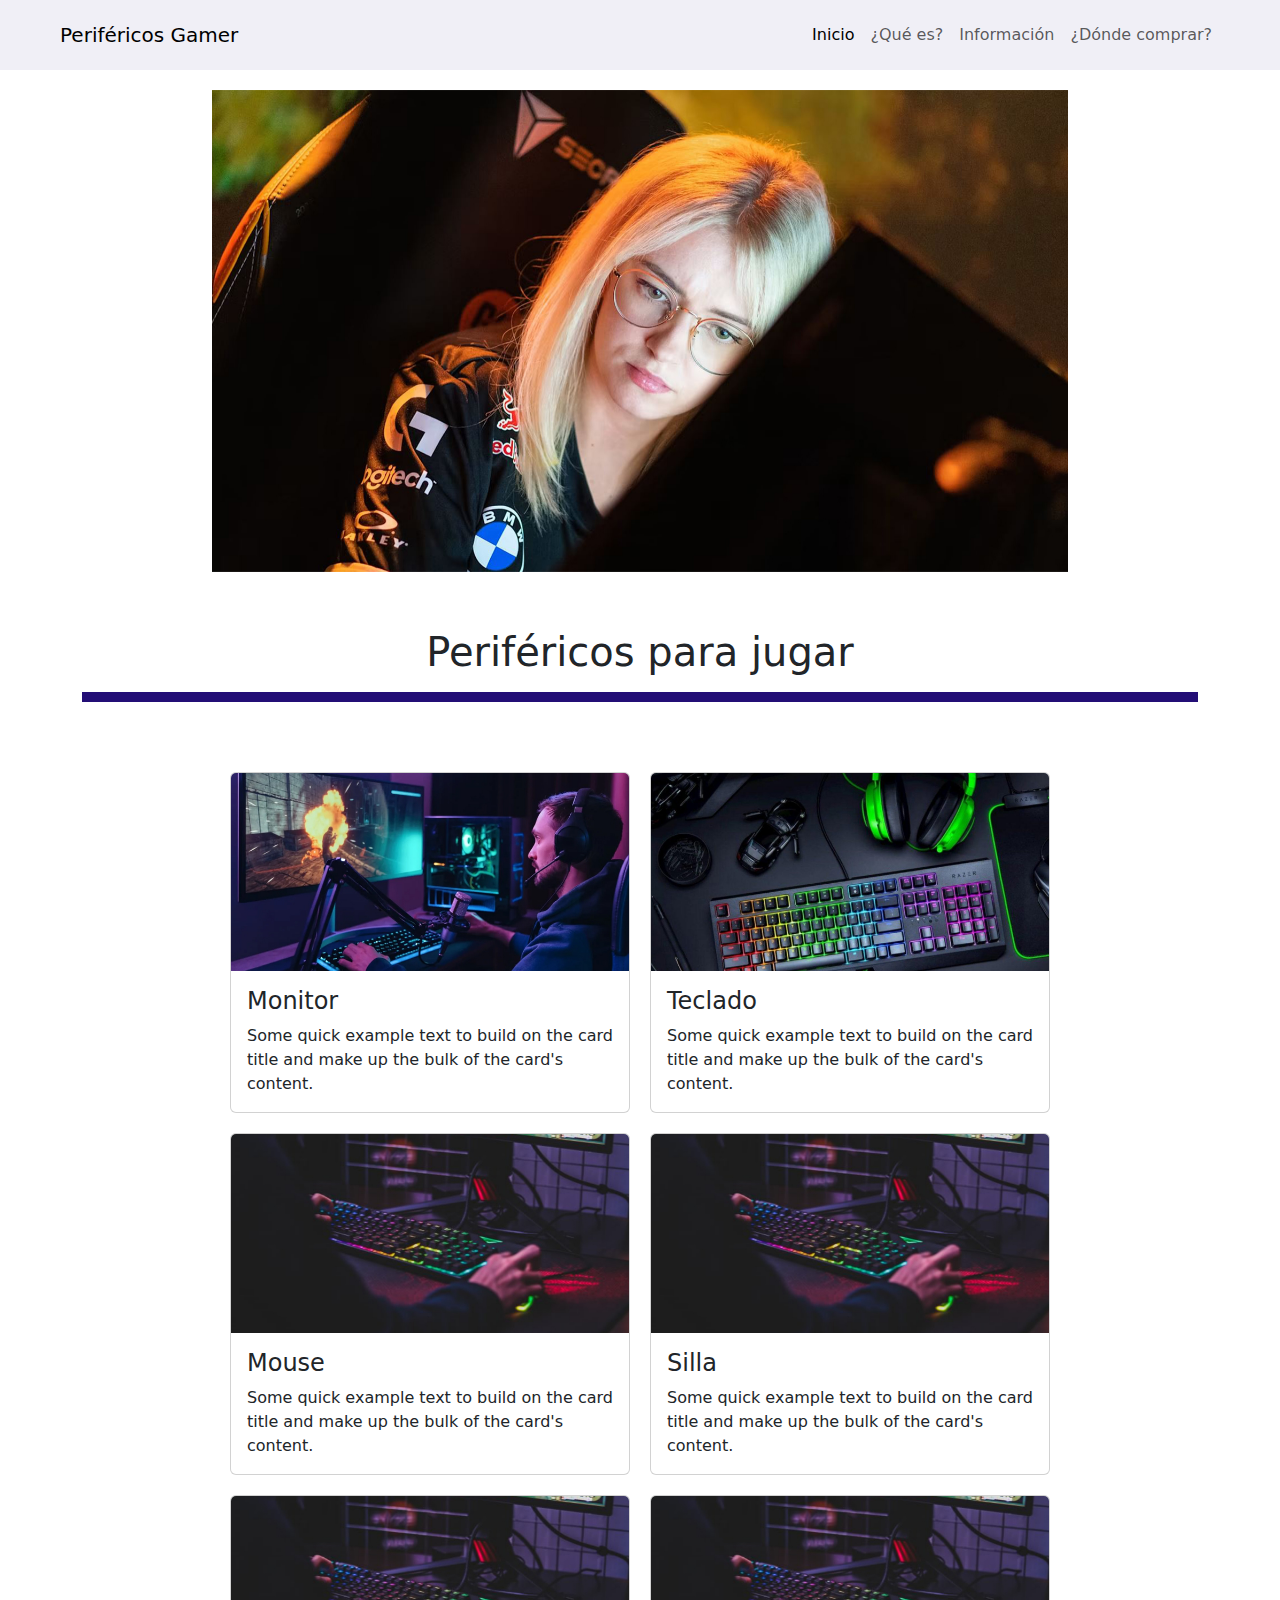
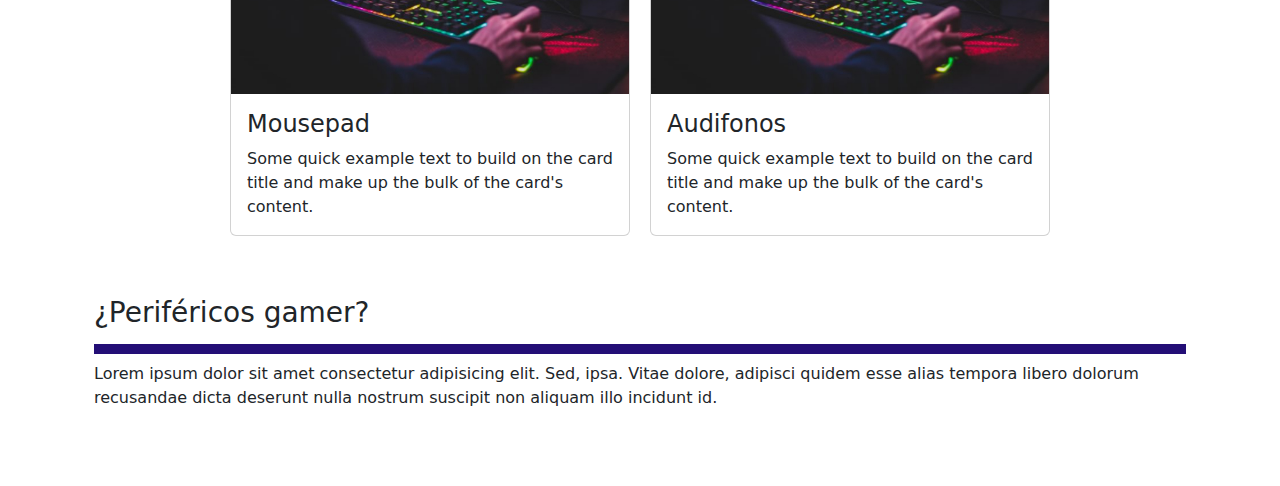
==== index.html @ bc1b9f9c "Blog" ====
<!DOCTYPE html>
<html lang="es">

<head>
  <meta charset="UTF-8">
  <link rel="stylesheet" href="css/style.css">
  <link rel="stylesheet" href="css/bootstrap.min.css">
  <meta name="viewport" content="width=device-width, initial-scale=1.0">
  <link rel="preconnect" href="https://fonts.googleapis.com">
  <link rel="preconnect" href="https://fonts.gstatic.com" crossorigin>
  <link href="https://fonts.googleapis.com/css2?family=Roboto:wght@100;300;400;500;700&display=swap" rel="stylesheet">
  <link rel="preconnect" href="https://fonts.googleapis.com">
  <link rel="preconnect" href="https://fonts.gstatic.com" crossorigin>
  <link href="https://fonts.googleapis.com/css2?family=Oswald:wght@200;300;400;700&display=swap" rel="stylesheet">
  <title>Periféricos Gamer</title>
</head>

<body>
  <!-------------------------------- Navbar ------------------------------------------>
  <header class="menu">
    <nav class="navbar navbar-expand-lg h-100">
      <div class="container-fluid">
        <a class="navbar-brand me-0 ms-5" href="#">Periféricos Gamer</a>
        <button class="navbar-toggler" type="button" data-bs-toggle="collapse" data-bs-target="#navbarSupportedContent"
          aria-controls="navbarSupportedContent" aria-expanded="false" aria-label="Toggle navigation">
          <span class="navbar-toggler-icon"></span>
        </button>
        <div class="collapse navbar-collapse" id="navbarSupportedContent">
          <ul class="navbar-nav mb-2 mb-lg-0 ms-auto me-5">
            <li class="nav-item">
              <a class="nav-link active" aria-current="page" href="#">Inicio</a>
            </li>
            <li class="nav-item">
              <a class="nav-link" href="#">¿Qué es?</a>
            </li>
            <li class="nav-item">
              <a class="nav-link" href="#">Información</a>
            </li>
            <li class="nav-item">
              <a class="nav-link" href="#">¿Dónde comprar?</a>
            </li>
          </ul>
        </div>
      </div>
    </nav>
  </header>

  <!----------------------------------- Slider --------------------------------------->

  <div class="slider">
    <div id="carouselExampleSlidesOnly" class="carousel slide" data-bs-ride="carousel">
      <div class="carousel-inner">
        <div class="carousel-item active">
          <img src="IMG/pro1.jpg" class="d-block w-100" alt="...">
        </div>
        <div class="carousel-item">
          <img src="IMG/pro2.jpg" class="d-block w-100" alt="...">
        </div>
        <div class="carousel-item">
          <img src="IMG/pro3.jpg" class="d-block w-100" alt="...">
        </div>
        <div class="carousel-item">
          <img src="IMG/4.jpg" class="d-block w-100" alt="...">
        </div>
      </div>
    </div>
  </div>
<!----------------------------------- main --------------------------------------->
<section class="container justify-content-center">
  <h1 class="titulo">Periféricos para jugar</h1>
  <div class="container tarjetas">
    <div class="card" style="width: 25rem;">
      <img src="IMG/1.jpg" class="card-img-top" alt="...">
      <div class="card-body">
        <h4>Monitor</h4>
        <p class="card-text">Some quick example text to build on the card title and make up the bulk of the card's content.</p>
      </div>
    </div>
  
    <div class="card" style="width: 25rem;">
      <img src="IMG/2.jpg" class="card-img-top" alt="...">
      <div class="card-body">
        <h4>Teclado</h4>
        <p class="card-text">Some quick example text to build on the card title and make up the bulk of the card's content.</p>
      </div>
    </div>
  
    <div class="card" style="width: 25rem;">
      <img src="IMG/3.jpg" class="card-img-top" alt="...">
      <div class="card-body">
        <h4>Mouse</h4>
        <p class="card-text">Some quick example text to build on the card title and make up the bulk of the card's content.</p>
      </div>
    </div>
  
    <div class="card" style="width: 25rem;">
      <img src="IMG/3.jpg" class="card-img-top" alt="...">
      <div class="card-body">
        <h4>Silla</h4>
        <p class="card-text">Some quick example text to build on the card title and make up the bulk of the card's content.</p>
      </div>
    </div>
  
    <div class="card" style="width: 25rem;">
      <img src="IMG/3.jpg" class="card-img-top" alt="...">
      <div class="card-body">
        <h4>Mousepad</h4>
        <p class="card-text">Some quick example text to build on the card title and make up the bulk of the card's content.</p>
      </div>
    </div>
  
    <div class="card" style="width: 25rem;">
      <img src="IMG/3.jpg" class="card-img-top" alt="...">
      <div class="card-body">
        <h4>Audifonos</h4>
        <p class="card-text">Some quick example text to build on the card title and make up the bulk of the card's content.</p>
      </div>
    </div>
  </div>

  <div class="container resumen">
    <h3 >¿Periféricos gamer?</h3>
    <p>Lorem ipsum dolor sit amet consectetur adipisicing elit. Sed, ipsa. Vitae dolore, adipisci quidem esse alias tempora libero dolorum recusandae dicta deserunt nulla nostrum suscipit non aliquam illo incidunt id.</p>
  </div>
</section>


</body>
<script src="js/bootstrap.bundle.min.js"></script>

</html>
---- css/style.css ----
* {
    padding: 0;
    margin: 0;
    box-sizing: border-box;
}

.navbar {
    background: #f0eff6;
}


.menu {
    height: 70px;
}


.carousel {
    display: flex;
    justify-content: center;
    width: 70%;
    margin: auto;
    padding: 20px;
}

.titulo {
    text-align: center;
    margin: 20px 0 0;
    line-height: 2em;
    border-bottom: 10px solid #230e76;
    margin-bottom: 1.5em;
}

.tarjetas {
    display: flex;
    flex-wrap: wrap;
    justify-content: center;
    align-items: center;
    margin-bottom: 30px;
}

.card {
    margin: 10px;
}

.resumen {
    margin-bottom: 40px;
    padding: 20px;
}

.resumen h3 {
    border-bottom: 10px solid #230e76;
    padding-bottom: .5em;
}
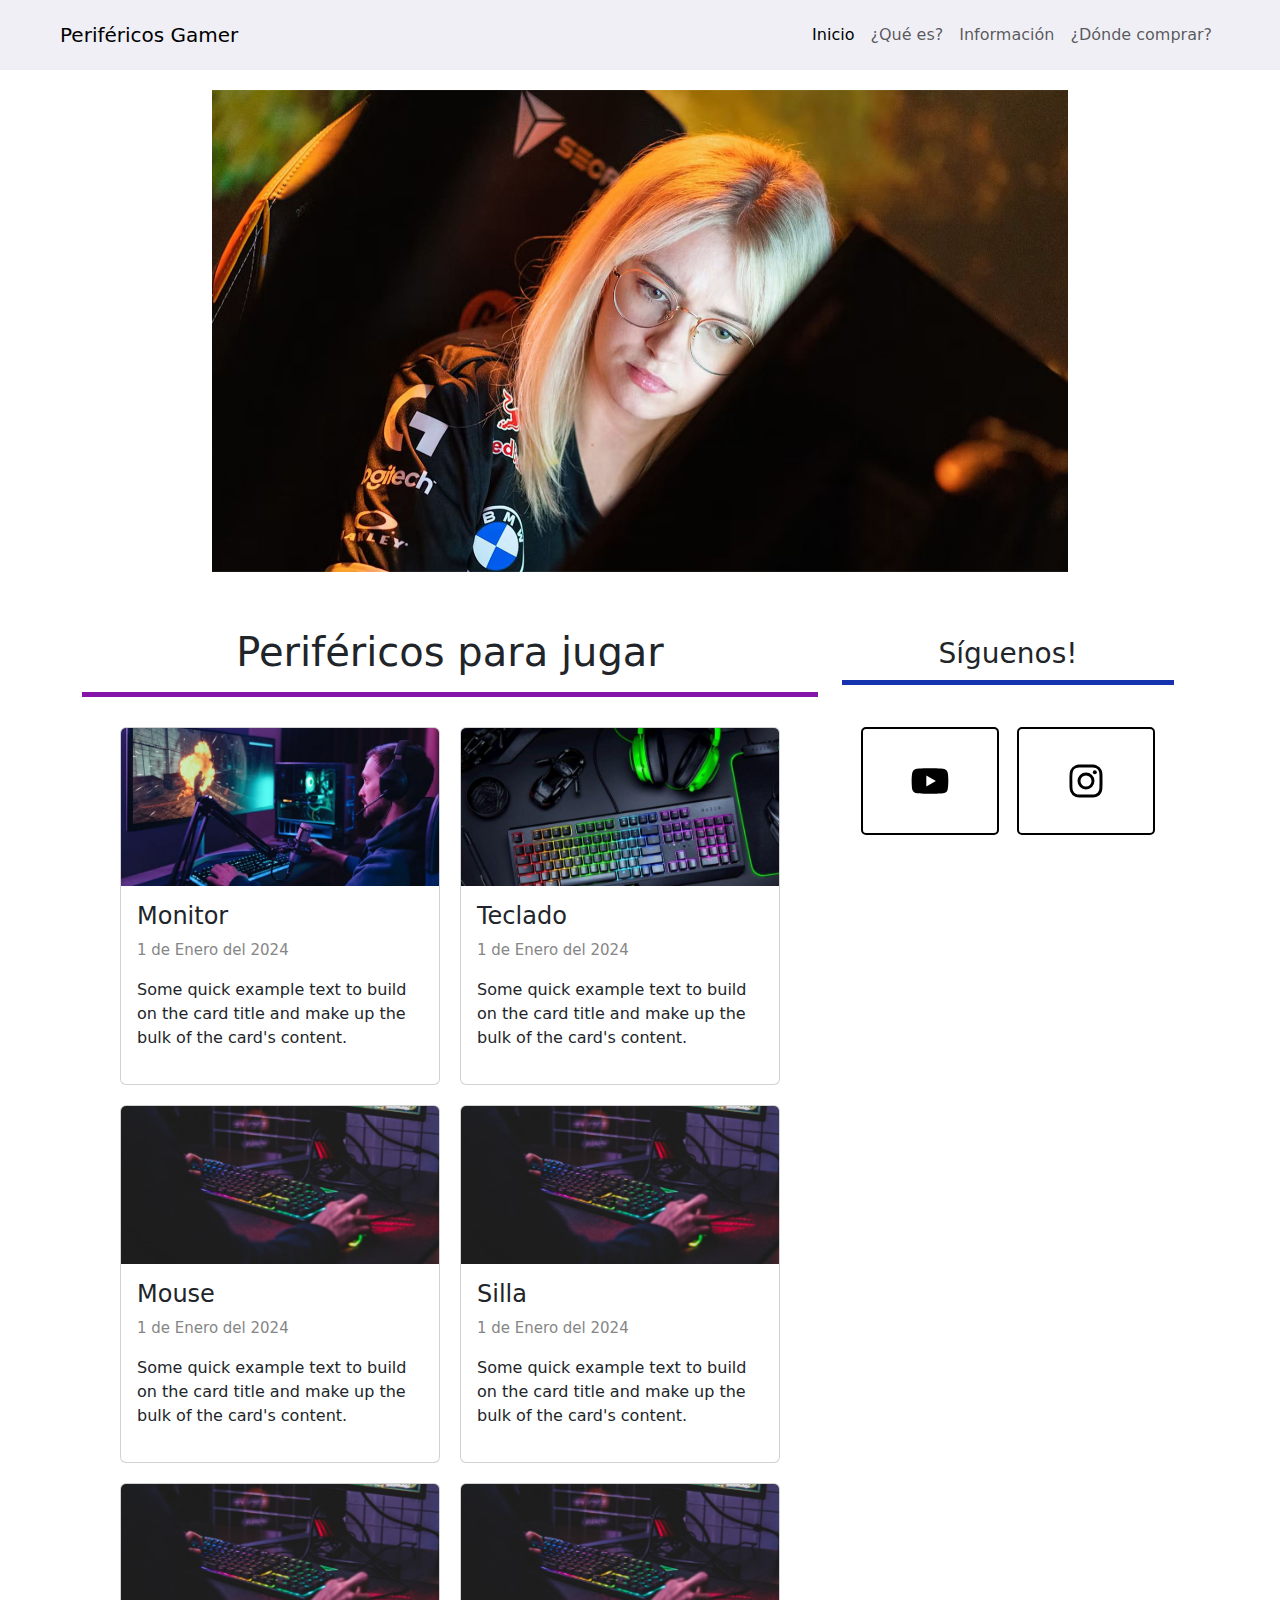
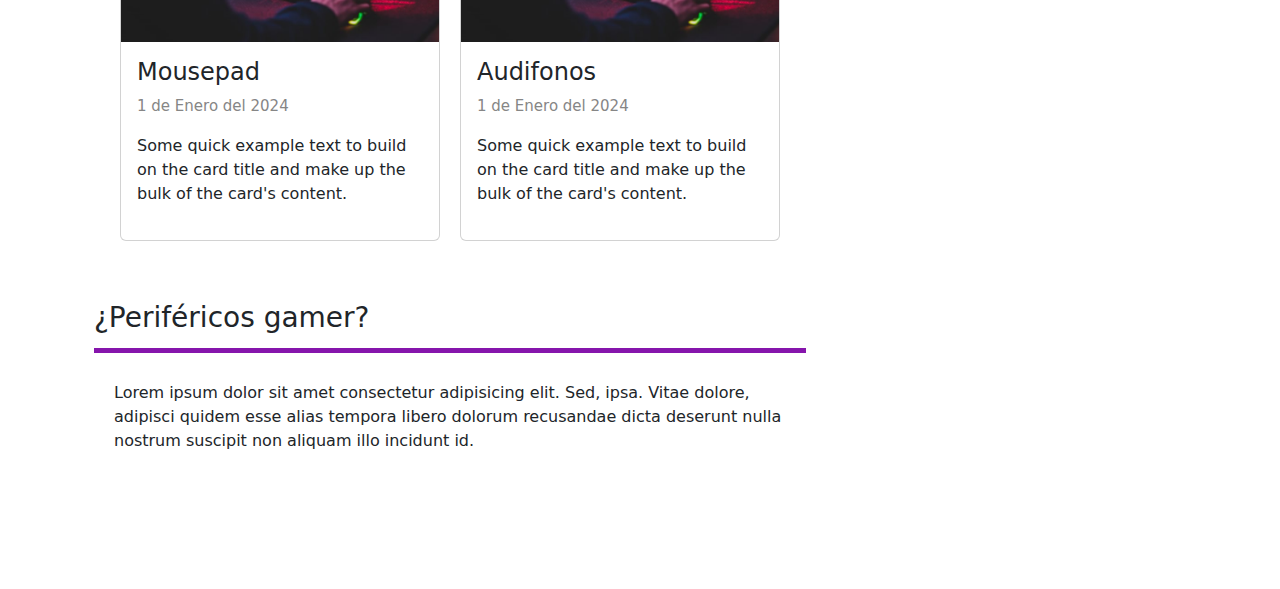
==== commit 130eb328: "aside" ====
--- a/index.html
+++ b/index.html
@@ -17,33 +17,36 @@
 
 <body>
   <!-------------------------------- Navbar ------------------------------------------>
-  <header class="menu">
-    <nav class="navbar navbar-expand-lg h-100">
-      <div class="container-fluid">
-        <a class="navbar-brand me-0 ms-5" href="#">Periféricos Gamer</a>
-        <button class="navbar-toggler" type="button" data-bs-toggle="collapse" data-bs-target="#navbarSupportedContent"
-          aria-controls="navbarSupportedContent" aria-expanded="false" aria-label="Toggle navigation">
-          <span class="navbar-toggler-icon"></span>
-        </button>
-        <div class="collapse navbar-collapse" id="navbarSupportedContent">
-          <ul class="navbar-nav mb-2 mb-lg-0 ms-auto me-5">
-            <li class="nav-item">
-              <a class="nav-link active" aria-current="page" href="#">Inicio</a>
-            </li>
-            <li class="nav-item">
-              <a class="nav-link" href="#">¿Qué es?</a>
-            </li>
-            <li class="nav-item">
-              <a class="nav-link" href="#">Información</a>
-            </li>
-            <li class="nav-item">
-              <a class="nav-link" href="#">¿Dónde comprar?</a>
-            </li>
-          </ul>
+  <div class="row">
+    <header class="menu">
+      <nav class="navbar navbar-expand-lg h-100">
+        <div class="container-fluid">
+          <a class="navbar-brand me-0 ms-5" href="#">Periféricos Gamer</a>
+          <button class="navbar-toggler" type="button" data-bs-toggle="collapse"
+            data-bs-target="#navbarSupportedContent" aria-controls="navbarSupportedContent" aria-expanded="false"
+            aria-label="Toggle navigation">
+            <span class="navbar-toggler-icon"></span>
+          </button>
+          <div class="collapse navbar-collapse" id="navbarSupportedContent">
+            <ul class="navbar-nav mb-2 mb-lg-0 ms-auto me-5">
+              <li class="nav-item">
+                <a class="nav-link active" aria-current="page" href="#">Inicio</a>
+              </li>
+              <li class="nav-item">
+                <a class="nav-link" href="#">¿Qué es?</a>
+              </li>
+              <li class="nav-item">
+                <a class="nav-link" href="#">Información</a>
+              </li>
+              <li class="nav-item">
+                <a class="nav-link" href="#">¿Dónde comprar?</a>
+              </li>
+            </ul>
+          </div>
         </div>
-      </div>
-    </nav>
-  </header>
+      </nav>
+    </header>
+  </div>
 
   <!----------------------------------- Slider --------------------------------------->
 
@@ -65,64 +68,104 @@
       </div>
     </div>
   </div>
-<!----------------------------------- main --------------------------------------->
-<section class="container justify-content-center">
-  <h1 class="titulo">Periféricos para jugar</h1>
-  <div class="container tarjetas">
-    <div class="card" style="width: 25rem;">
-      <img src="IMG/1.jpg" class="card-img-top" alt="...">
-      <div class="card-body">
-        <h4>Monitor</h4>
-        <p class="card-text">Some quick example text to build on the card title and make up the bulk of the card's content.</p>
-      </div>
-    </div>
-  
-    <div class="card" style="width: 25rem;">
-      <img src="IMG/2.jpg" class="card-img-top" alt="...">
-      <div class="card-body">
-        <h4>Teclado</h4>
-        <p class="card-text">Some quick example text to build on the card title and make up the bulk of the card's content.</p>
-      </div>
-    </div>
-  
-    <div class="card" style="width: 25rem;">
-      <img src="IMG/3.jpg" class="card-img-top" alt="...">
-      <div class="card-body">
-        <h4>Mouse</h4>
-        <p class="card-text">Some quick example text to build on the card title and make up the bulk of the card's content.</p>
-      </div>
-    </div>
-  
-    <div class="card" style="width: 25rem;">
-      <img src="IMG/3.jpg" class="card-img-top" alt="...">
-      <div class="card-body">
-        <h4>Silla</h4>
-        <p class="card-text">Some quick example text to build on the card title and make up the bulk of the card's content.</p>
-      </div>
-    </div>
-  
-    <div class="card" style="width: 25rem;">
-      <img src="IMG/3.jpg" class="card-img-top" alt="...">
-      <div class="card-body">
-        <h4>Mousepad</h4>
-        <p class="card-text">Some quick example text to build on the card title and make up the bulk of the card's content.</p>
-      </div>
-    </div>
-  
-    <div class="card" style="width: 25rem;">
-      <img src="IMG/3.jpg" class="card-img-top" alt="...">
-      <div class="card-body">
-        <h4>Audifonos</h4>
-        <p class="card-text">Some quick example text to build on the card title and make up the bulk of the card's content.</p>
-      </div>
+  <!----------------------------------- main --------------------------------------->
+
+  <div class="container">
+    <div class="row">
+      <section class="main justify-content-center col-12 col-lg-8">
+        <h1 class="titulo_main">Periféricos para jugar</h1>
+        <div class="container tarjetas">
+          <div class="card" style="width: 20rem;">
+            <img src="IMG/1.jpg" class="card-img-top" alt="...">
+            <div class="card-body">
+              <h4>Monitor</h4>
+              <p class="fecha">1 de Enero del 2024</p>
+              <p class="card-text">Some quick example text to build on the card title and make up the bulk of the card's
+                content.</p>
+            </div>
+          </div>
+
+          <div class="card" style="width: 20rem;">
+            <img src="IMG/2.jpg" class="card-img-top" alt="...">
+            <div class="card-body">
+              <h4>Teclado</h4>
+              <p class="fecha">1 de Enero del 2024</p>
+              <p class="card-text">Some quick example text to build on the card title and make up the bulk of the card's
+                content.</p>
+            </div>
+          </div>
+
+          <div class="card" style="width: 20rem;">
+            <img src="IMG/3.jpg" class="card-img-top" alt="...">
+            <div class="card-body">
+              <h4>Mouse</h4>
+              <p class="fecha">1 de Enero del 2024</p>
+              <p class="card-text">Some quick example text to build on the card title and make up the bulk of the card's
+                content.</p>
+            </div>
+          </div>
+
+          <div class="card" style="width: 20rem;">
+            <img src="IMG/3.jpg" class="card-img-top" alt="...">
+            <div class="card-body">
+              <h4>Silla</h4>
+              <p class="fecha">1 de Enero del 2024</p>
+              <p class="card-text">Some quick example text to build on the card title and make up the bulk of the card's
+                content.</p>
+            </div>
+          </div>
+
+          <div class="card" style="width: 20rem;">
+            <img src="IMG/3.jpg" class="card-img-top" alt="...">
+            <div class="card-body">
+              <h4>Mousepad</h4>
+              <p class="fecha">1 de Enero del 2024</p>
+              <p class="card-text">Some quick example text to build on the card title and make up the bulk of the card's
+                content.</p>
+            </div>
+          </div>
+
+          <div class="card" style="width: 20rem;">
+            <img src="IMG/3.jpg" class="card-img-top" alt="...">
+            <div class="card-body">
+              <h4>Audifonos</h4>
+              <p class="fecha">1 de Enero del 2024</p>
+              <p class="card-text">Some quick example text to build on the card title and make up the bulk of the card's
+                content.</p>
+            </div>
+          </div>
+        </div>
+
+        <div class="container resumen">
+          <div class="titulo-resumen">
+            <h3>¿Periféricos gamer?</h3>
+          </div>
+          <div class="resumen">
+            <p>Lorem ipsum dolor sit amet consectetur adipisicing elit. Sed, ipsa. Vitae dolore, adipisci quidem esse
+              alias tempora libero dolorum recusandae dicta deserunt nulla nostrum suscipit non aliquam illo incidunt id.
+            </p>
+          </div>
+        </div>
+      </section>
+
+      <aside class="row col-md-4">
+        <div class="widget redes-sociales">
+          <div class="titulo-seccion">
+            <h3 class="titulo_aside">Síguenos!</h3>
+          </div>
+          <div class="redes_sociales">
+            <a href="https://www.youtube.com/channel/UCwyUB3k6NQb9zb8BGczmDDQ" class="youtube" target="_blank"><img src="IMG/Youtube-negro.svg" alt="youtube-icon" class="youtube-icon" >
+
+              <img src="IMG/boton-youtube.svg" alt="youtube-icon" class="youtube2-icon" ></a>
+
+            <a href="https://www.instagram.com/nicolaskeys8/" class="instagram" target="_blank"><img src="IMG/instagram-negro.svg" alt="Icon-instagram" class="instagram-icon">
+
+              <img src="IMG/instagram.svg" alt="Icon-instagram" class="instagram2-icon"></a>
+          </div>
+        </div>
+      </aside>
     </div>
   </div>
-
-  <div class="container resumen">
-    <h3 >¿Periféricos gamer?</h3>
-    <p>Lorem ipsum dolor sit amet consectetur adipisicing elit. Sed, ipsa. Vitae dolore, adipisci quidem esse alias tempora libero dolorum recusandae dicta deserunt nulla nostrum suscipit non aliquam illo incidunt id.</p>
-  </div>
-</section>
 
 
 </body>
--- a/css/style.css
+++ b/css/style.css
@@ -22,12 +22,12 @@
     padding: 20px;
 }
 
-.titulo {
+.titulo_main {
     text-align: center;
     margin: 20px 0 0;
     line-height: 2em;
-    border-bottom: 10px solid #230e76;
-    margin-bottom: 1.5em;
+    border-bottom: 5px solid #8615ac;
+    margin-bottom: .5em;
 }
 
 .tarjetas {
@@ -42,12 +42,101 @@
     margin: 10px;
 }
 
+.fecha {
+    color: #868686;
+    font-size: 15px;
+}
+
+.card .card-body .card-text {
+    margin-bottom: 10px;
+    height: 5em;
+}
+
+.titulo-seccion {
+    height: 40px;
+    text-align: center;
+    margin-top: 45px;
+    margin-bottom: 50px;
+}
+
+
+.redes_sociales {
+    display: flex;
+    justify-content: center;
+    justify-content: space-evenly;
+}
+
+.titulo_aside {
+    border-bottom: 5px solid #1533ac;
+    padding-bottom: 10px;
+}
+
+.youtube {
+    display: inline-block;
+    padding: 30px 45px 30px 45px;
+    border-radius: 5px;
+    border: 2px solid #000;
+}
+
+.youtube:hover .youtube-icon {
+    display: none;
+}
+
+.youtube:hover {
+    background: red;
+    border: none;
+}
+
+.youtube2-icon {
+    display: none;
+}
+
+.youtube:hover .youtube2-icon {
+    display: inline-block;
+}
+
+.instagram {
+    display: inline-block;
+    padding: 30px 45px 30px 45px;
+    border-radius: 5px;
+    border: 2px solid #000;
+}
+
+.instagram:hover {
+    background: linear-gradient(45deg,
+            #405de6,
+            #5851db,
+            #833ab4,
+            #c13584,
+            #e1306c,
+            #fd1d1d);
+            border: none;
+}
+
+.instagram2-icon {
+    display: none;
+}
+
+
+.instagram:hover .instagram-icon {
+    display: none;
+    border: none;
+}
+
+.instagram:hover .instagram2-icon {
+    display: inline-block;
+    border: none;
+}
+
+
+
+
 .resumen {
     margin-bottom: 40px;
     padding: 20px;
 }
 
 .resumen h3 {
-    border-bottom: 10px solid #230e76;
+    border-bottom: 5px solid #8615ac;
     padding-bottom: .5em;
 }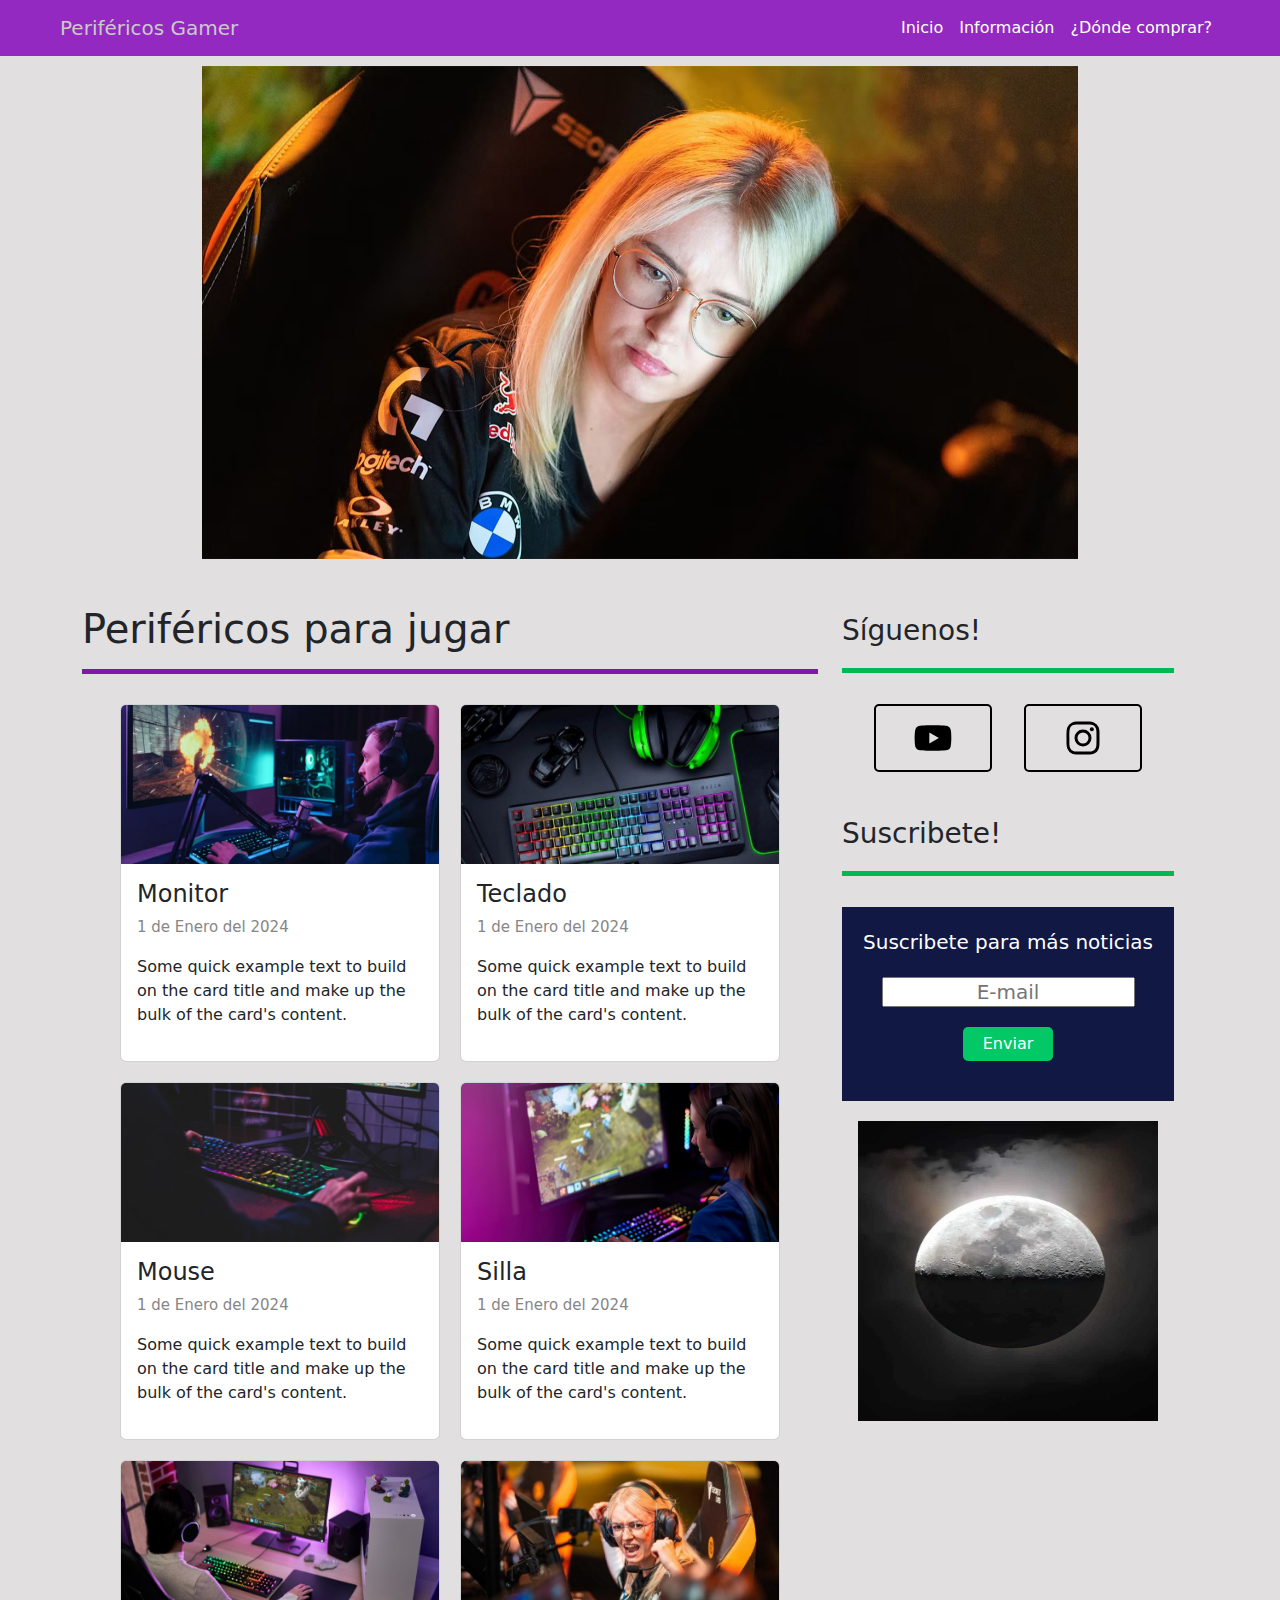
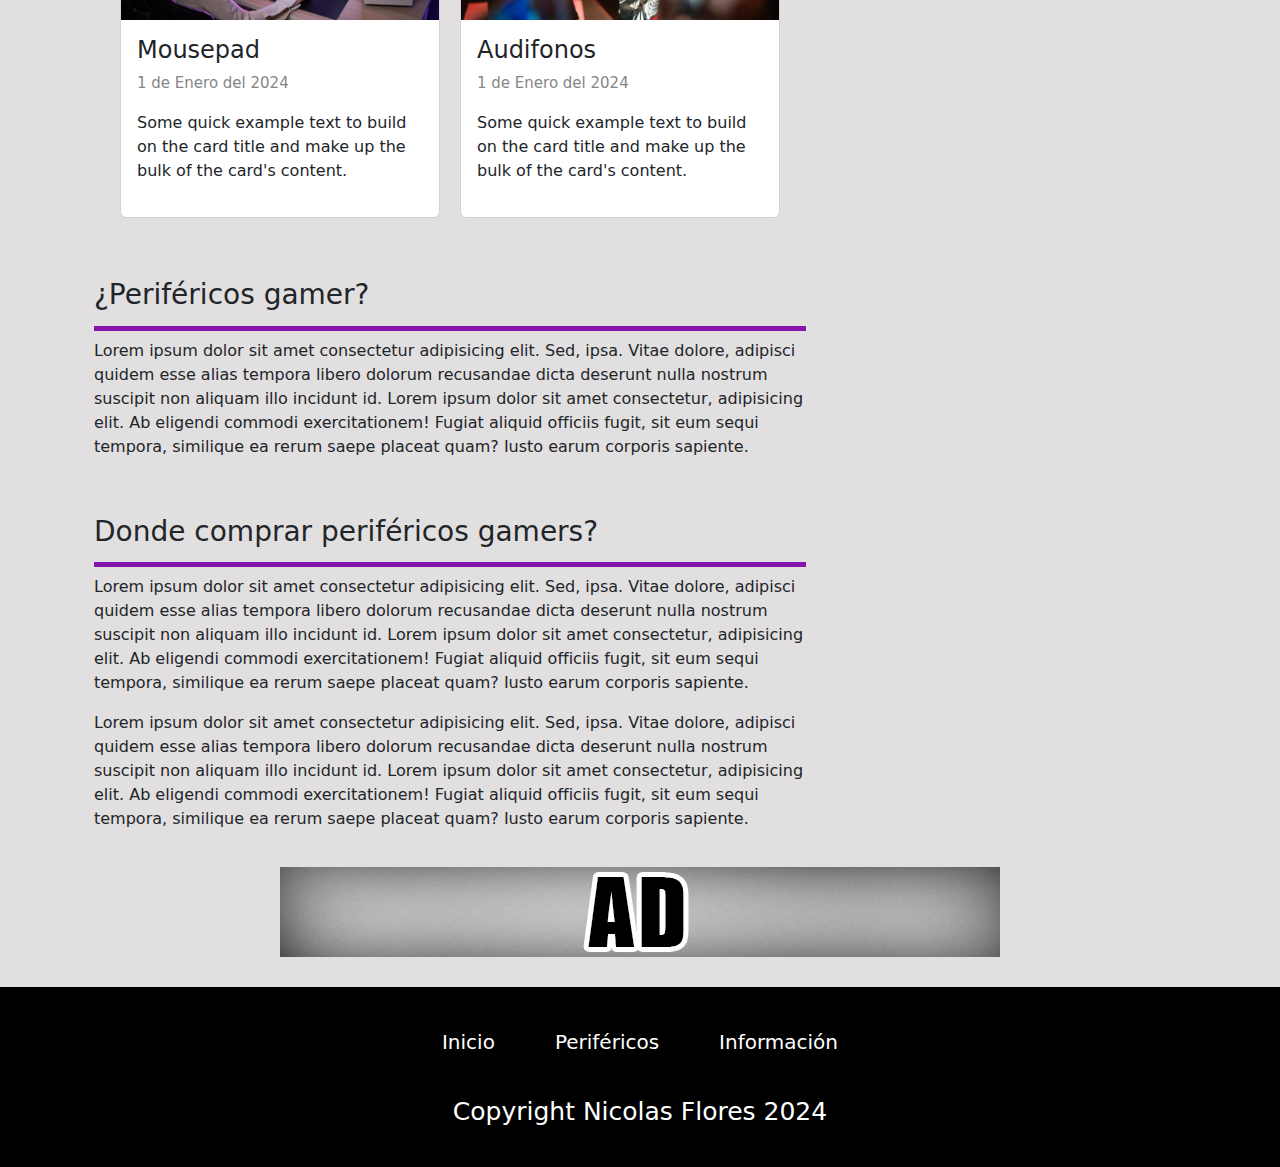
==== commit f0f74389: "Sidebar fixed" ====
--- a/index.html
+++ b/index.html
@@ -30,10 +30,7 @@
           <div class="collapse navbar-collapse" id="navbarSupportedContent">
             <ul class="navbar-nav mb-2 mb-lg-0 ms-auto me-5">
               <li class="nav-item">
-                <a class="nav-link active" aria-current="page" href="#">Inicio</a>
-              </li>
-              <li class="nav-item">
-                <a class="nav-link" href="#">¿Qué es?</a>
+                <a class="nav-link" aria-current="page" href="#">Inicio</a>
               </li>
               <li class="nav-item">
                 <a class="nav-link" href="#">Información</a>
@@ -75,7 +72,8 @@
       <section class="main justify-content-center col-12 col-lg-8">
         <h1 class="titulo_main">Periféricos para jugar</h1>
         <div class="container tarjetas">
-          <div class="card" style="width: 20rem;">
+
+          <div class="card card-main" style="width: 20rem;">
             <img src="IMG/1.jpg" class="card-img-top" alt="...">
             <div class="card-body">
               <h4>Monitor</h4>
@@ -85,7 +83,7 @@
             </div>
           </div>
 
-          <div class="card" style="width: 20rem;">
+          <div class="card card-main" style="width: 20rem;">
             <img src="IMG/2.jpg" class="card-img-top" alt="...">
             <div class="card-body">
               <h4>Teclado</h4>
@@ -95,7 +93,7 @@
             </div>
           </div>
 
-          <div class="card" style="width: 20rem;">
+          <div class="card card-main" style="width: 20rem;">
             <img src="IMG/3.jpg" class="card-img-top" alt="...">
             <div class="card-body">
               <h4>Mouse</h4>
@@ -105,8 +103,8 @@
             </div>
           </div>
 
-          <div class="card" style="width: 20rem;">
-            <img src="IMG/3.jpg" class="card-img-top" alt="...">
+          <div class="card card-main" style="width: 20rem;">
+            <img src="IMG/4.jpg" class="card-img-top" alt="...">
             <div class="card-body">
               <h4>Silla</h4>
               <p class="fecha">1 de Enero del 2024</p>
@@ -115,8 +113,8 @@
             </div>
           </div>
 
-          <div class="card" style="width: 20rem;">
-            <img src="IMG/3.jpg" class="card-img-top" alt="...">
+          <div class="card card-main" style="width: 20rem;">
+            <img src="IMG/5.jpg" class="card-img-top" alt="...">
             <div class="card-body">
               <h4>Mousepad</h4>
               <p class="fecha">1 de Enero del 2024</p>
@@ -125,8 +123,8 @@
             </div>
           </div>
 
-          <div class="card" style="width: 20rem;">
-            <img src="IMG/3.jpg" class="card-img-top" alt="...">
+          <div class="card card-main" style="width: 20rem;">
+            <img src="IMG/6.jpg" class="card-img-top" alt="...">
             <div class="card-body">
               <h4>Audifonos</h4>
               <p class="fecha">1 de Enero del 2024</p>
@@ -140,33 +138,110 @@
           <div class="titulo-resumen">
             <h3>¿Periféricos gamer?</h3>
           </div>
-          <div class="resumen">
+          <div class="texto-info">
             <p>Lorem ipsum dolor sit amet consectetur adipisicing elit. Sed, ipsa. Vitae dolore, adipisci quidem esse
-              alias tempora libero dolorum recusandae dicta deserunt nulla nostrum suscipit non aliquam illo incidunt id.
+              alias tempora libero dolorum recusandae dicta deserunt nulla nostrum suscipit non aliquam illo incidunt
+              id. Lorem ipsum dolor sit amet consectetur, adipisicing elit. Ab eligendi commodi exercitationem! Fugiat
+              aliquid officiis fugit, sit eum sequi tempora, similique ea rerum saepe placeat quam? Iusto earum corporis
+              sapiente.
             </p>
           </div>
         </div>
+
+
+        <div class="container resumen">
+          <div class="titulo-info">
+            <h3>Donde comprar periféricos gamers?</h3>
+          </div>
+          <div class="texto-main">
+            <p>Lorem ipsum dolor sit amet consectetur adipisicing elit. Sed, ipsa. Vitae dolore, adipisci quidem esse
+              alias tempora libero dolorum recusandae dicta deserunt nulla nostrum suscipit non aliquam illo incidunt
+              id. Lorem ipsum dolor sit amet consectetur, adipisicing elit. Ab eligendi commodi exercitationem! Fugiat
+              aliquid officiis fugit, sit eum sequi tempora, similique ea rerum saepe placeat quam? Iusto earum corporis
+              sapiente.
+            </p>
+
+            <p>Lorem ipsum dolor sit amet consectetur adipisicing elit. Sed, ipsa. Vitae dolore, adipisci quidem esse
+              alias tempora libero dolorum recusandae dicta deserunt nulla nostrum suscipit non aliquam illo incidunt
+              id. Lorem ipsum dolor sit amet consectetur, adipisicing elit. Ab eligendi commodi exercitationem! Fugiat
+              aliquid officiis fugit, sit eum sequi tempora, similique ea rerum saepe placeat quam? Iusto earum corporis
+              sapiente.
+            </p>
+          </div>
+        </div>
       </section>
 
-      <aside class="row col-md-4">
+
+      <aside class="row col-lg-4 col-md-12 mb-5">
         <div class="widget redes-sociales">
           <div class="titulo-seccion">
             <h3 class="titulo_aside">Síguenos!</h3>
           </div>
           <div class="redes_sociales">
-            <a href="https://www.youtube.com/channel/UCwyUB3k6NQb9zb8BGczmDDQ" class="youtube" target="_blank"><img src="IMG/Youtube-negro.svg" alt="youtube-icon" class="youtube-icon" >
-
-              <img src="IMG/boton-youtube.svg" alt="youtube-icon" class="youtube2-icon" ></a>
-
-            <a href="https://www.instagram.com/nicolaskeys8/" class="instagram" target="_blank"><img src="IMG/instagram-negro.svg" alt="Icon-instagram" class="instagram-icon">
-
+            <a href="https://www.youtube.com/channel/UCwyUB3k6NQb9zb8BGczmDDQ" class="youtube" target="_blank"><img
+                src="IMG/Youtube-negro.svg" alt="youtube-icon" class="youtube-icon">
+              <img src="IMG/boton-youtube.svg" alt="youtube-icon" class="youtube2-icon"></a>
+            <a href="https://www.instagram.com/nicolaskeys8/" class="instagram" target="_blank"><img
+                src="IMG/instagram-negro.svg" alt="Icon-instagram" class="instagram-icon">
               <img src="IMG/instagram.svg" alt="Icon-instagram" class="instagram2-icon"></a>
           </div>
+
+          <div class="subscripcion">
+            <div class="titulo-seccion">
+              <h3 class="titulo_aside">Suscribete!</h3>
+            </div>
+            <div class="aside_input">
+              <span>Suscribete para más noticias</span>
+              <input type="text" name="correo" placeholder="E-mail" type="email">
+              <button class="boton-aside">Enviar</button>
+            </div>
+          </div>
+
+          <div class="ad d-flex justify-content-center align-items-center">
+            <a href="#"><img src="IMG/ad2.jpg" width="300px" height="300"></a>
+          </div>
+
+
         </div>
       </aside>
+
     </div>
   </div>
 
+  <!----------------------------------- Footer --------------------------------------->
+
+  <footer>
+    <div class="ad container hidden-xs">
+      <div class="row">
+        <div class="AD col-md-12 d-flex align-items-center justify-content-center">
+          <img class="" src="IMG/anuncios.jpg" alt="">
+        </div>
+      </div>
+    </div>
+
+
+    <div class="links">
+      <div class="container">
+        <div class="row">
+          <ul class="links">
+            <li>
+              <a href="#">Inicio</a>
+            </li>
+            <li>
+              <a href="#">Periféricos</a>
+            </li>
+            <li>
+              <a href="#">Información</a>
+            </li>
+          </ul>
+          <div class="infoCopy">
+            <p class="copy">Copyright Nicolas Flores 2024</p>
+          </div>
+        </div>
+      </div>
+    </div>
+
+  </footer>
 
 </body>
 <script src="js/bootstrap.bundle.min.js"></script>
--- a/css/style.css
+++ b/css/style.css
@@ -4,14 +4,26 @@
     box-sizing: border-box;
 }
 
+body {
+    background-color: #e1dfdf !important;
+}
+
+/*============================== menu =============================== */
 .navbar {
-    background: #f0eff6;
-}
-
-
-.menu {
-    height: 70px;
-}
+    background: #9329c0;
+}
+
+.navbar-brand, .nav-link {
+    color: #ffffff !important;
+    font-weight: 500;
+}
+
+.navbar-brand, .nav-link:hover {
+    color: #cacaca !important;
+}
+
+
+/*============================== slider =============================== */
 
 
 .carousel {
@@ -19,11 +31,12 @@
     justify-content: center;
     width: 70%;
     margin: auto;
-    padding: 20px;
-}
+    padding: 10px;
+}
+
+/*============================== Main =============================== */
 
 .titulo_main {
-    text-align: center;
     margin: 20px 0 0;
     line-height: 2em;
     border-bottom: 5px solid #8615ac;
@@ -38,8 +51,13 @@
     margin-bottom: 30px;
 }
 
-.card {
+.card-main {
     margin: 10px;
+    transition: transform 0.3s ease;
+}
+
+.card-main:hover {
+    transform: scale(1.1);
 }
 
 .fecha {
@@ -52,9 +70,25 @@
     height: 5em;
 }
 
+.resumen {
+    padding: 20px;
+}
+
+.resumen h3 {
+    border-bottom: 5px solid #8615ac;
+    padding-bottom: .5em;
+}
+
+.titulo-info {
+    font-size: 18px;
+    line-height: 1.5;
+}
+
+
+/*============================== Aside =============================== */
+
 .titulo-seccion {
     height: 40px;
-    text-align: center;
     margin-top: 45px;
     margin-bottom: 50px;
 }
@@ -64,16 +98,17 @@
     display: flex;
     justify-content: center;
     justify-content: space-evenly;
+    margin-bottom: 20px;
 }
 
 .titulo_aside {
-    border-bottom: 5px solid #1533ac;
-    padding-bottom: 10px;
+    border-bottom: 5px solid #00b953;
+    padding-bottom: 21px;
 }
 
 .youtube {
     display: inline-block;
-    padding: 30px 45px 30px 45px;
+    padding: 10px 35px 10px 35px;
     border-radius: 5px;
     border: 2px solid #000;
 }
@@ -97,7 +132,7 @@
 
 .instagram {
     display: inline-block;
-    padding: 30px 45px 30px 45px;
+    padding: 10px 35px 10px 35px;
     border-radius: 5px;
     border: 2px solid #000;
 }
@@ -110,7 +145,7 @@
             #c13584,
             #e1306c,
             #fd1d1d);
-            border: none;
+    border: none;
 }
 
 .instagram2-icon {
@@ -129,14 +164,84 @@
 }
 
 
-
-
-.resumen {
-    margin-bottom: 40px;
+.aside_input {
+    background: #101843;
+    color: #ffffff;
+    display: flex;
+    flex-direction: column;
+    justify-content: center;
+    align-items: center;
     padding: 20px;
-}
-
-.resumen h3 {
-    border-bottom: 5px solid #8615ac;
-    padding-bottom: .5em;
+    margin-bottom: 20px;
+}
+
+.aside_input span {
+    margin-bottom: 20px;
+    font-size: 20px;
+}
+
+.aside_input input {
+    height: 30px;
+    font-size: 20px;
+}
+
+.boton-aside {
+    padding: 5px 20px 5px;
+    margin: 20px;
+    border-radius: 5px;
+    background: #02c966;
+    color: #ffffff;
+    border: none;
+}
+
+.aside_input input::placeholder {
+    text-align: center;
+    border-radius: 5px;
+}
+
+
+/* <!----------------------------------- Footer ---------------------------------------> */
+.ad {
+    margin-bottom: 30px;
+}
+
+
+.links {
+    list-style: none;
+    display: flex;
+    justify-content: center;
+    background: #000;
+    padding: 20px;
+}
+
+.links li a {
+    text-decoration: none;
+    color: #ffffff;
+    margin: 30px;
+    font-size: 20px;
+}
+
+
+.infoCopy {
+    text-align: center;
+}
+
+.copy {
+    font-weight: 300;
+    font-size: 25px;
+    color: #ffffff;
+}
+
+
+
+
+
+/* <!----------------------------------- MediaQueryes ---------------------------------------> */
+
+
+@media screen and (max-width: 400px) {
+    .titulo_main {
+        margin-top: 0px;
+    }
+
 }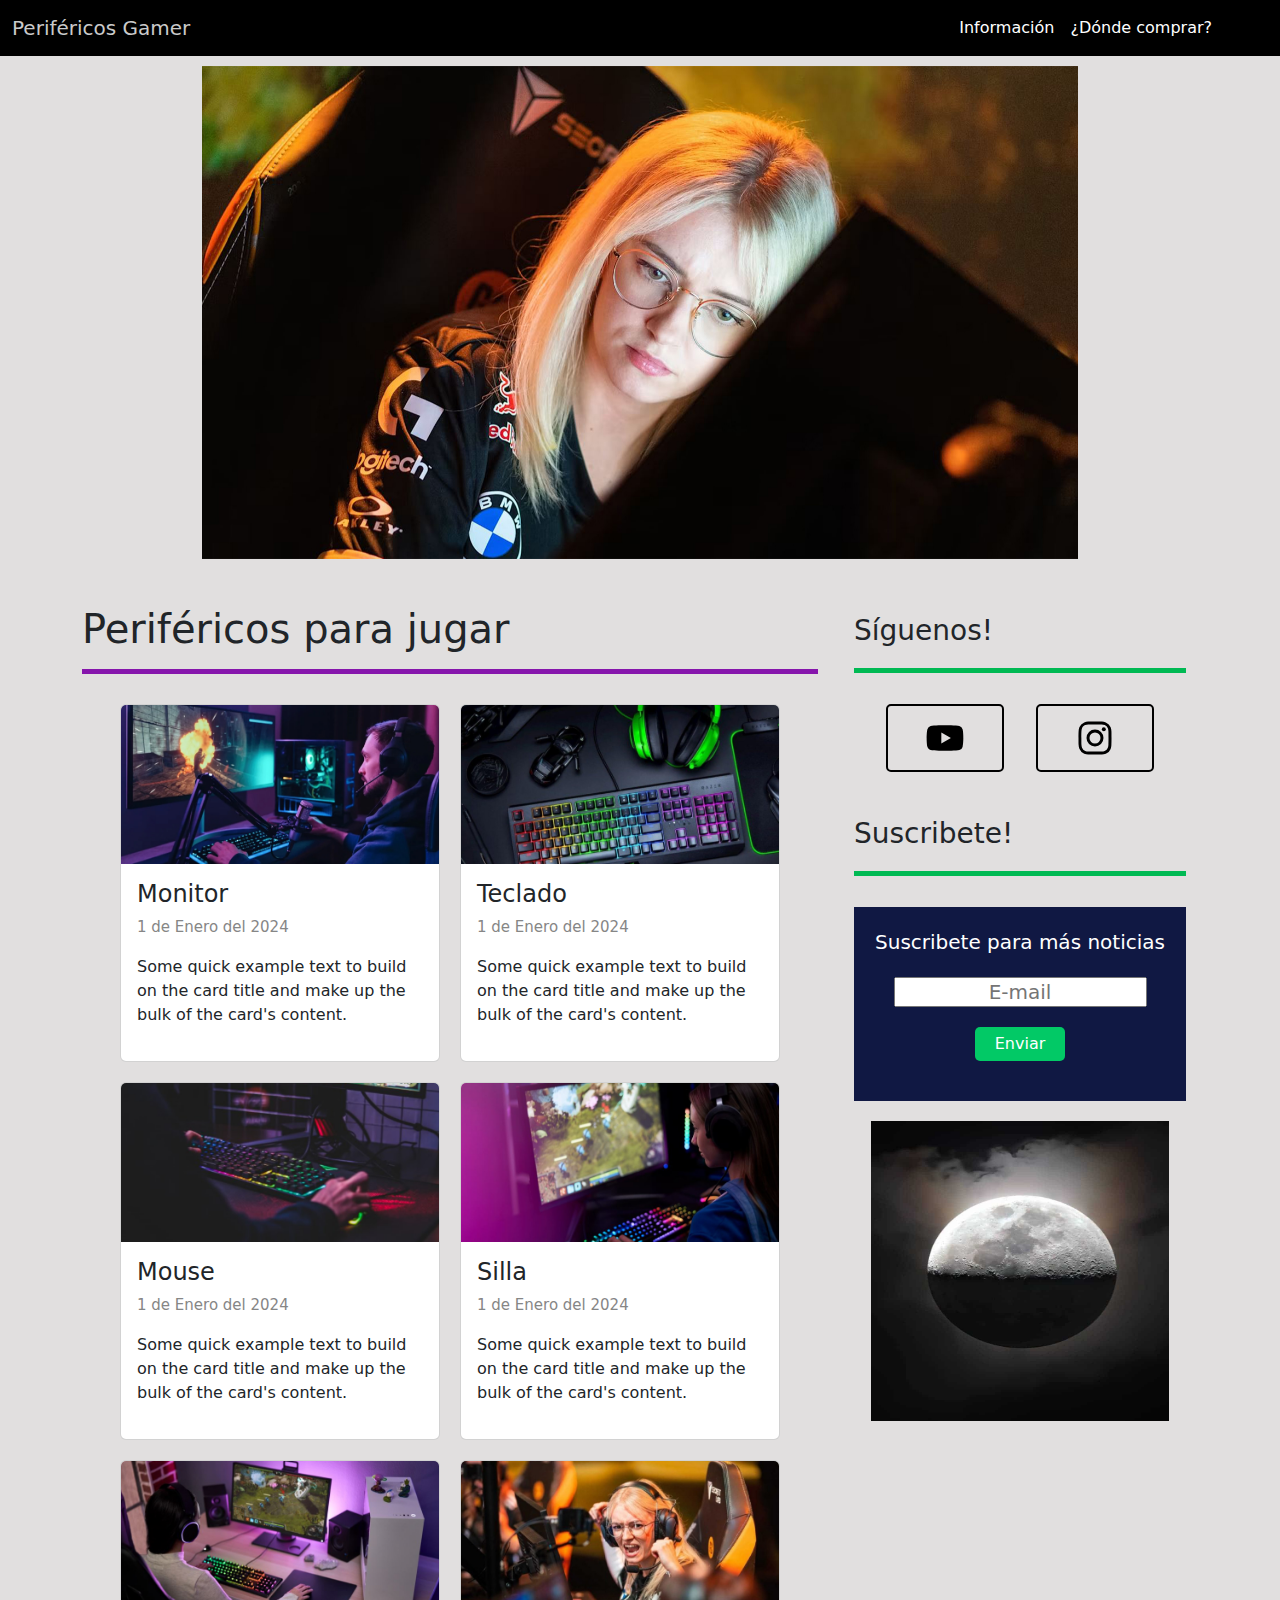
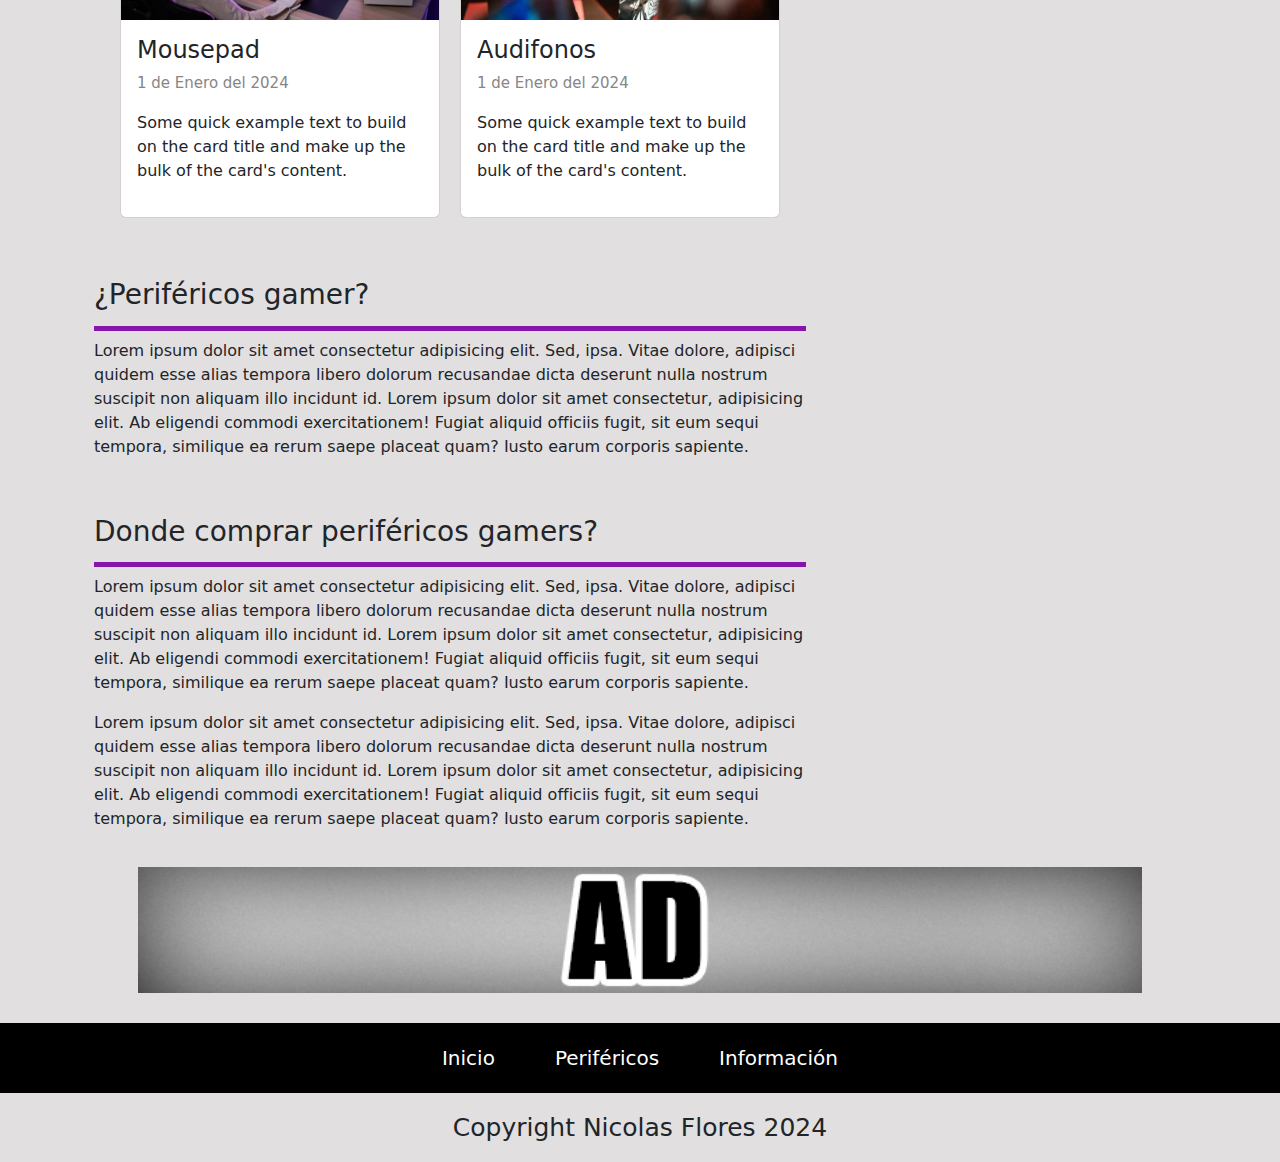
==== commit 345390a6: "responsive and single page" ====
--- a/index.html
+++ b/index.html
@@ -17,26 +17,24 @@
 
 <body>
   <!-------------------------------- Navbar ------------------------------------------>
-  <div class="row">
+  <div class=" menu-nav" id="inicio">
     <header class="menu">
       <nav class="navbar navbar-expand-lg h-100">
         <div class="container-fluid">
-          <a class="navbar-brand me-0 ms-5" href="#">Periféricos Gamer</a>
+          <a class="navbar-brand" href="#">Periféricos Gamer</a>
           <button class="navbar-toggler" type="button" data-bs-toggle="collapse"
             data-bs-target="#navbarSupportedContent" aria-controls="navbarSupportedContent" aria-expanded="false"
             aria-label="Toggle navigation">
             <span class="navbar-toggler-icon"></span>
           </button>
           <div class="collapse navbar-collapse" id="navbarSupportedContent">
+            
             <ul class="navbar-nav mb-2 mb-lg-0 ms-auto me-5">
               <li class="nav-item">
-                <a class="nav-link" aria-current="page" href="#">Inicio</a>
+                <a class="nav-link" href="#informacion">Información</a>
               </li>
               <li class="nav-item">
-                <a class="nav-link" href="#">Información</a>
-              </li>
-              <li class="nav-item">
-                <a class="nav-link" href="#">¿Dónde comprar?</a>
+                <a class="nav-link" href="#comprar">¿Dónde comprar?</a>
               </li>
             </ul>
           </div>
@@ -70,7 +68,7 @@
   <div class="container">
     <div class="row">
       <section class="main justify-content-center col-12 col-lg-8">
-        <h1 class="titulo_main">Periféricos para jugar</h1>
+        <h1 class="titulo_main" id="perifericos">Periféricos para jugar</h1>
         <div class="container tarjetas">
 
           <div class="card card-main" style="width: 20rem;">
@@ -135,7 +133,7 @@
         </div>
 
         <div class="container resumen">
-          <div class="titulo-resumen">
+          <div class="titulo-resumen" id="informacion">
             <h3>¿Periféricos gamer?</h3>
           </div>
           <div class="texto-info">
@@ -150,7 +148,7 @@
 
 
         <div class="container resumen">
-          <div class="titulo-info">
+          <div class="titulo-info" id="comprar">
             <h3>Donde comprar periféricos gamers?</h3>
           </div>
           <div class="texto-main">
@@ -197,8 +195,8 @@
             </div>
           </div>
 
-          <div class="ad d-flex justify-content-center align-items-center">
-            <a href="#"><img src="IMG/ad2.jpg" width="300px" height="300"></a>
+          <div class="ad-aside">
+            <a href="#"><img class="img-ad" src="IMG/ad2.jpg" width="300px" height="300px"></a>
           </div>
 
 
@@ -214,29 +212,29 @@
     <div class="ad container hidden-xs">
       <div class="row">
         <div class="AD col-md-12 d-flex align-items-center justify-content-center">
-          <img class="" src="IMG/anuncios.jpg" alt="">
+          <img class="img-ad" src="IMG/anuncios.jpg" alt="">
         </div>
       </div>
     </div>
 
 
-    <div class="links">
-      <div class="container">
+    <div class="menu">
+      <div class="container-fluid">
         <div class="row">
           <ul class="links">
             <li>
-              <a href="#">Inicio</a>
+              <a href="#inicio">Inicio</a>
             </li>
             <li>
-              <a href="#">Periféricos</a>
+              <a href="#perifericos">Periféricos</a>
             </li>
             <li>
-              <a href="#">Información</a>
+              <a href="#informacion">Información</a>
             </li>
           </ul>
-          <div class="infoCopy">
-            <p class="copy">Copyright Nicolas Flores 2024</p>
-          </div>
+        </div>
+        <div class="infoCopy">
+          <p class="copy">Copyright Nicolas Flores 2024</p>
         </div>
       </div>
     </div>
--- a/css/style.css
+++ b/css/style.css
@@ -6,20 +6,28 @@
 
 body {
     background-color: #e1dfdf !important;
+    margin: 0;
 }
 
 /*============================== menu =============================== */
+
 .navbar {
-    background: #9329c0;
-}
-
-.navbar-brand, .nav-link {
+    background: #000;
+}
+
+.navbar-brand,
+.nav-link {
     color: #ffffff !important;
     font-weight: 500;
 }
 
-.navbar-brand, .nav-link:hover {
+.navbar-brand,
+.nav-link:hover {
     color: #cacaca !important;
+}
+
+.navbar-toggler {
+    background-color: #ffffff !important;
 }
 
 
@@ -35,6 +43,10 @@
 }
 
 /*============================== Main =============================== */
+
+.main-single {
+    margin-top: 30px;
+}
 
 .titulo_main {
     margin: 20px 0 0;
@@ -56,6 +68,10 @@
     transition: transform 0.3s ease;
 }
 
+.card-body {
+    width: auto;
+}
+
 .card-main:hover {
     transform: scale(1.1);
 }
@@ -79,6 +95,7 @@
     padding-bottom: .5em;
 }
 
+
 .titulo-info {
     font-size: 18px;
     line-height: 1.5;
@@ -86,6 +103,10 @@
 
 
 /*============================== Aside =============================== */
+
+aside {
+    margin: 0 auto 0 !important;
+}
 
 .titulo-seccion {
     height: 40px;
@@ -199,19 +220,31 @@
     border-radius: 5px;
 }
 
+.ad-aside {
+text-align: center;
+}
+
+
+
 
 /* <!----------------------------------- Footer ---------------------------------------> */
 .ad {
     margin-bottom: 30px;
 }
 
+.img-ad {
+    width: 90%;
+}
+
+
+
 
 .links {
     list-style: none;
     display: flex;
     justify-content: center;
+    padding: 20px;
     background: #000;
-    padding: 20px;
 }
 
 .links li a {
@@ -229,7 +262,6 @@
 .copy {
     font-weight: 300;
     font-size: 25px;
-    color: #ffffff;
 }
 
 
@@ -239,9 +271,19 @@
 /* <!----------------------------------- MediaQueryes ---------------------------------------> */
 
 
-@media screen and (max-width: 400px) {
+@media screen and (max-width: 600px) {
     .titulo_main {
         margin-top: 0px;
     }
 
+
+}
+
+@media screen and (max-width: 420px) {
+    .links {
+        display: flex;
+        flex-direction: column;
+        align-items: center;
+
+    }
 }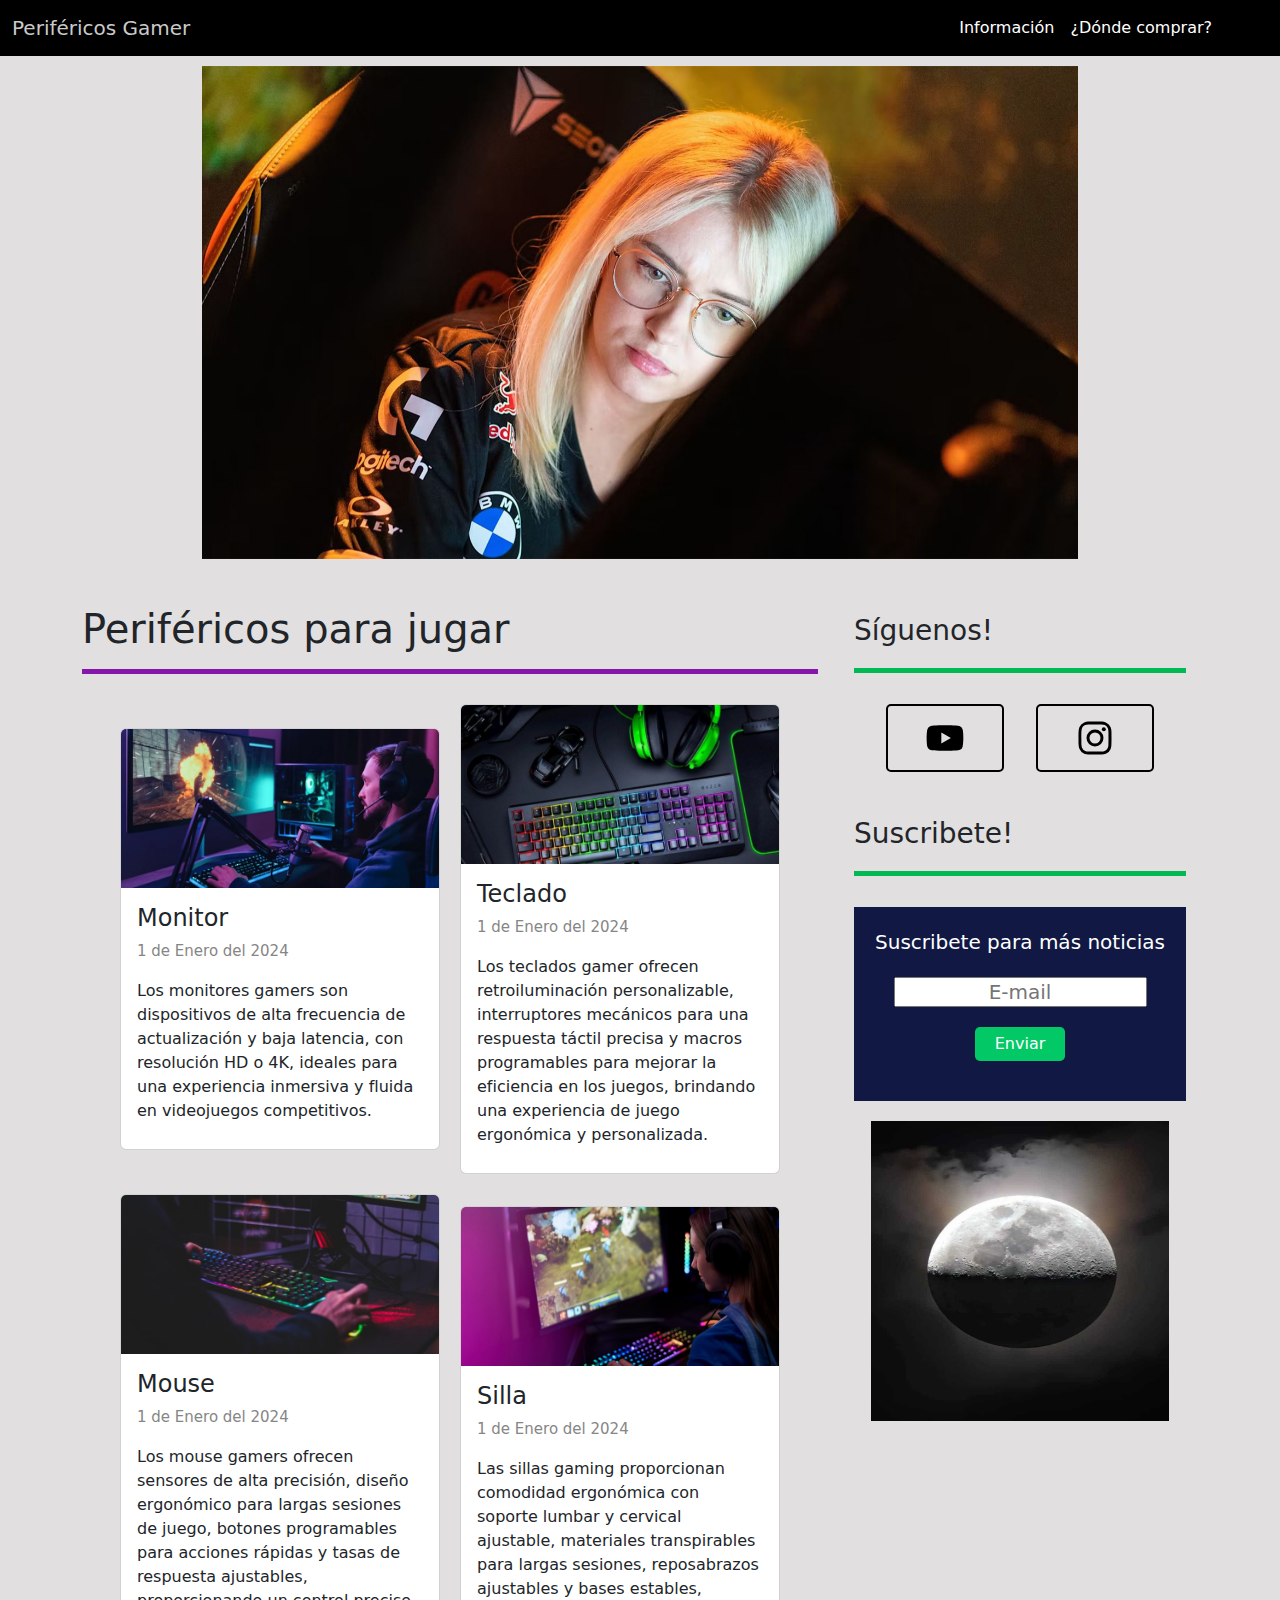
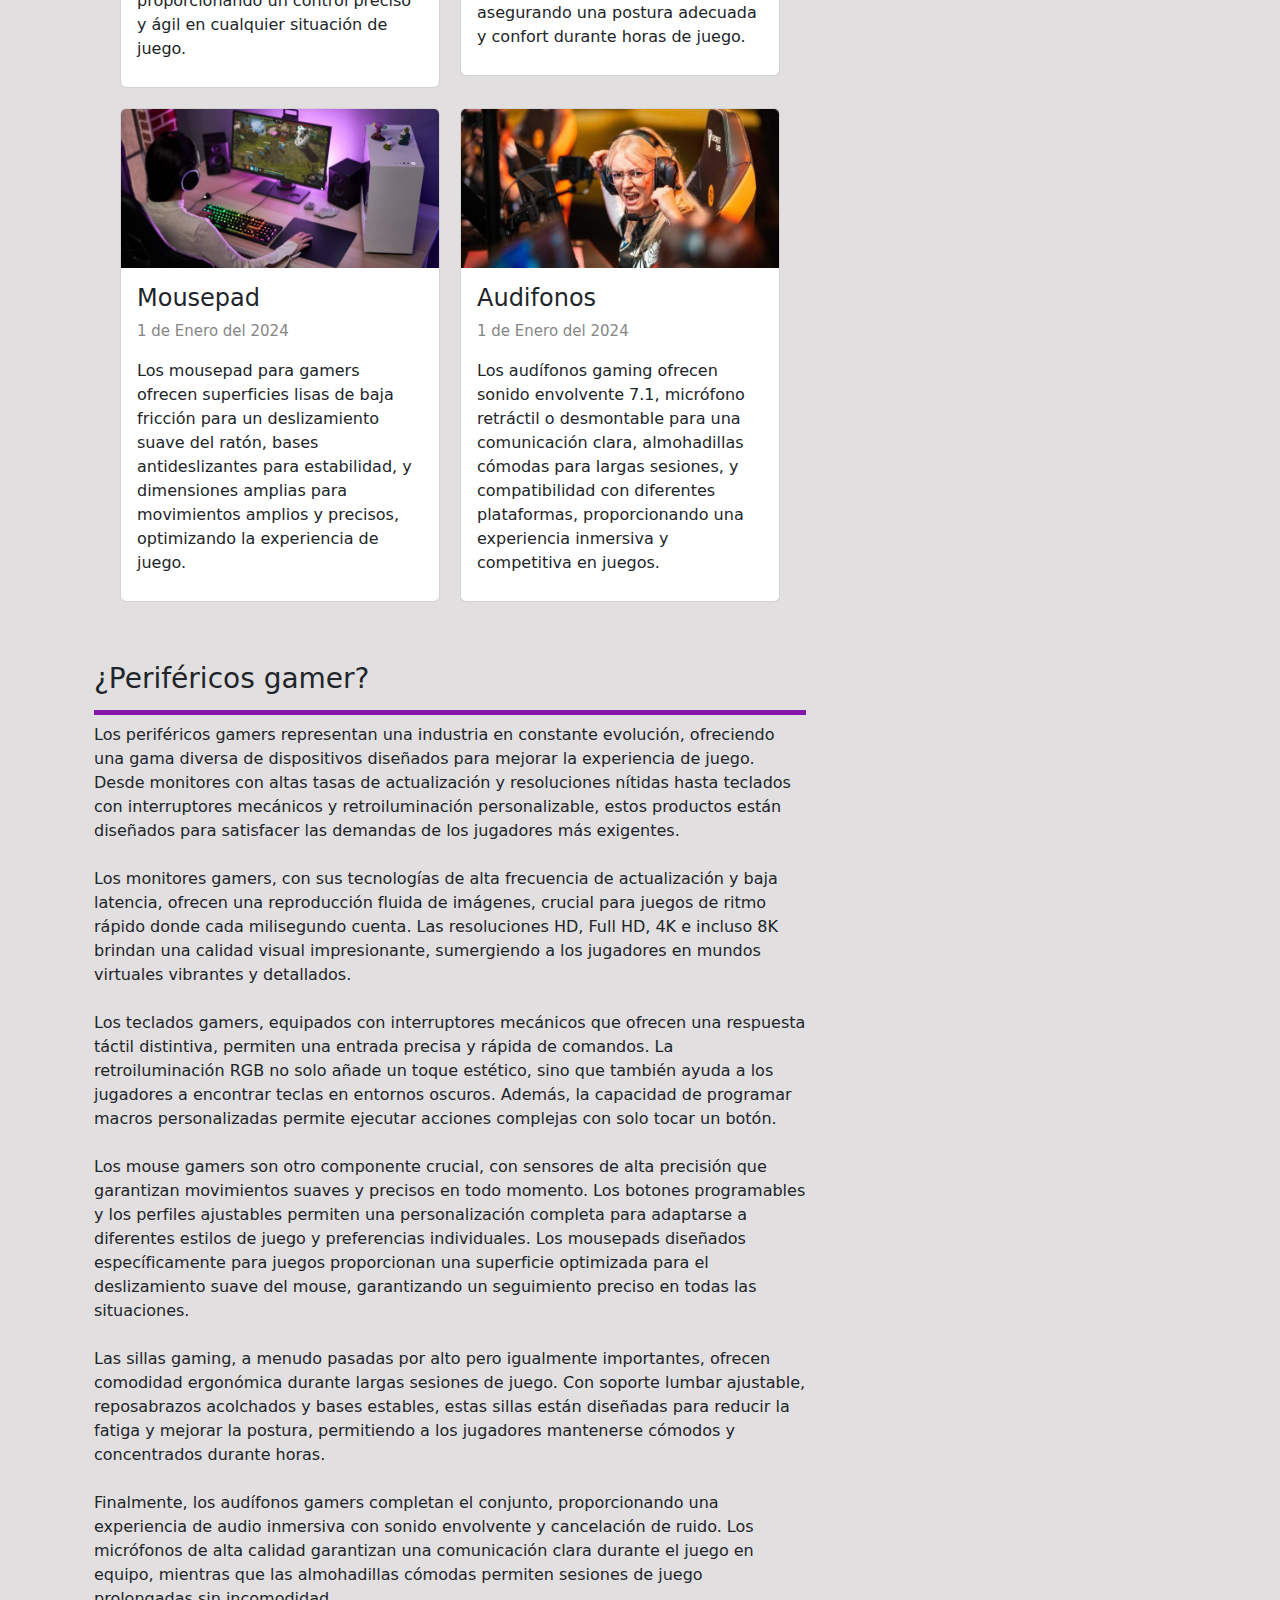
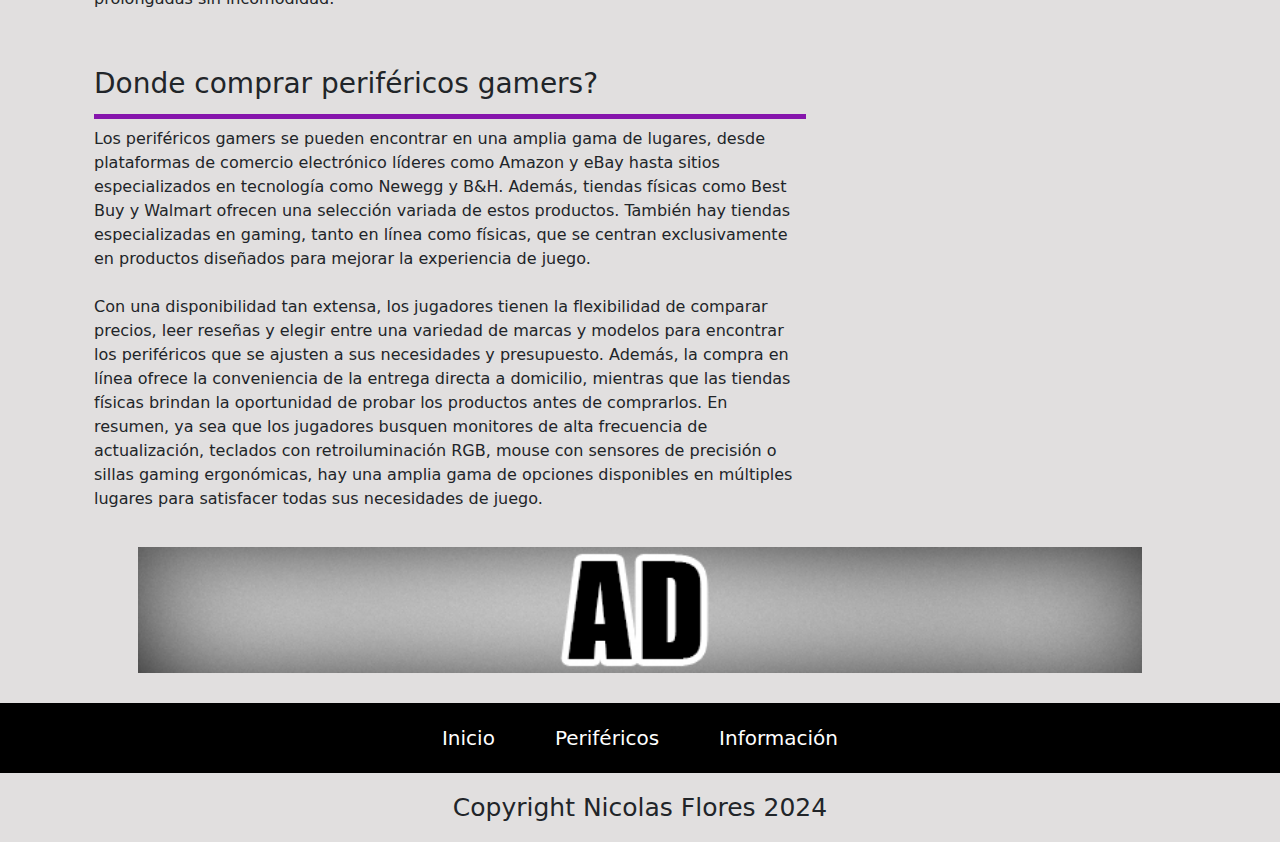
==== commit 3546278d: "info" ====
--- a/index.html
+++ b/index.html
@@ -76,8 +76,7 @@
             <div class="card-body">
               <h4>Monitor</h4>
               <p class="fecha">1 de Enero del 2024</p>
-              <p class="card-text">Some quick example text to build on the card title and make up the bulk of the card's
-                content.</p>
+              <p class="card-text">Los monitores gamers son dispositivos de alta frecuencia de actualización y baja latencia, con resolución HD o 4K, ideales para una experiencia inmersiva y fluida en videojuegos competitivos.</p>
             </div>
           </div>
 
@@ -86,8 +85,7 @@
             <div class="card-body">
               <h4>Teclado</h4>
               <p class="fecha">1 de Enero del 2024</p>
-              <p class="card-text">Some quick example text to build on the card title and make up the bulk of the card's
-                content.</p>
+              <p class="card-text">Los teclados gamer ofrecen retroiluminación personalizable, interruptores mecánicos para una respuesta táctil precisa y macros programables para mejorar la eficiencia en los juegos, brindando una experiencia de juego ergonómica y personalizada.</p>
             </div>
           </div>
 
@@ -96,8 +94,7 @@
             <div class="card-body">
               <h4>Mouse</h4>
               <p class="fecha">1 de Enero del 2024</p>
-              <p class="card-text">Some quick example text to build on the card title and make up the bulk of the card's
-                content.</p>
+              <p class="card-text">Los mouse gamers ofrecen sensores de alta precisión, diseño ergonómico para largas sesiones de juego, botones programables para acciones rápidas y tasas de respuesta ajustables, proporcionando un control preciso y ágil en cualquier situación de juego.</p>
             </div>
           </div>
 
@@ -106,8 +103,7 @@
             <div class="card-body">
               <h4>Silla</h4>
               <p class="fecha">1 de Enero del 2024</p>
-              <p class="card-text">Some quick example text to build on the card title and make up the bulk of the card's
-                content.</p>
+              <p class="card-text">Las sillas gaming proporcionan comodidad ergonómica con soporte lumbar y cervical ajustable, materiales transpirables para largas sesiones, reposabrazos ajustables y bases estables, asegurando una postura adecuada y confort durante horas de juego.</p>
             </div>
           </div>
 
@@ -116,8 +112,7 @@
             <div class="card-body">
               <h4>Mousepad</h4>
               <p class="fecha">1 de Enero del 2024</p>
-              <p class="card-text">Some quick example text to build on the card title and make up the bulk of the card's
-                content.</p>
+              <p class="card-text">Los mousepad para gamers ofrecen superficies lisas de baja fricción para un deslizamiento suave del ratón, bases antideslizantes para estabilidad, y dimensiones amplias para movimientos amplios y precisos, optimizando la experiencia de juego.</p>
             </div>
           </div>
 
@@ -126,8 +121,7 @@
             <div class="card-body">
               <h4>Audifonos</h4>
               <p class="fecha">1 de Enero del 2024</p>
-              <p class="card-text">Some quick example text to build on the card title and make up the bulk of the card's
-                content.</p>
+              <p class="card-text">Los audífonos gaming ofrecen sonido envolvente 7.1, micrófono retráctil o desmontable para una comunicación clara, almohadillas cómodas para largas sesiones, y compatibilidad con diferentes plataformas, proporcionando una experiencia inmersiva y competitiva en juegos.</p>
             </div>
           </div>
         </div>
@@ -137,12 +131,22 @@
             <h3>¿Periféricos gamer?</h3>
           </div>
           <div class="texto-info">
-            <p>Lorem ipsum dolor sit amet consectetur adipisicing elit. Sed, ipsa. Vitae dolore, adipisci quidem esse
-              alias tempora libero dolorum recusandae dicta deserunt nulla nostrum suscipit non aliquam illo incidunt
-              id. Lorem ipsum dolor sit amet consectetur, adipisicing elit. Ab eligendi commodi exercitationem! Fugiat
-              aliquid officiis fugit, sit eum sequi tempora, similique ea rerum saepe placeat quam? Iusto earum corporis
-              sapiente.
-            </p>
+            <p>Los periféricos gamers representan una industria en constante evolución, ofreciendo una gama diversa de dispositivos diseñados para mejorar la experiencia de juego. Desde monitores con altas tasas de actualización y resoluciones nítidas hasta teclados con interruptores mecánicos y retroiluminación personalizable, estos productos están diseñados para satisfacer las demandas de los jugadores más exigentes.
+              <br>
+              <br>
+              Los monitores gamers, con sus tecnologías de alta frecuencia de actualización y baja latencia, ofrecen una reproducción fluida de imágenes, crucial para juegos de ritmo rápido donde cada milisegundo cuenta. Las resoluciones HD, Full HD, 4K e incluso 8K brindan una calidad visual impresionante, sumergiendo a los jugadores en mundos virtuales vibrantes y detallados.
+              <br>
+              <br>
+              Los teclados gamers, equipados con interruptores mecánicos que ofrecen una respuesta táctil distintiva, permiten una entrada precisa y rápida de comandos. La retroiluminación RGB no solo añade un toque estético, sino que también ayuda a los jugadores a encontrar teclas en entornos oscuros. Además, la capacidad de programar macros personalizadas permite ejecutar acciones complejas con solo tocar un botón.
+              <br>
+              <br>
+              Los mouse gamers son otro componente crucial, con sensores de alta precisión que garantizan movimientos suaves y precisos en todo momento. Los botones programables y los perfiles ajustables permiten una personalización completa para adaptarse a diferentes estilos de juego y preferencias individuales. Los mousepads diseñados específicamente para juegos proporcionan una superficie optimizada para el deslizamiento suave del mouse, garantizando un seguimiento preciso en todas las situaciones.
+              <br>
+              <br>
+              Las sillas gaming, a menudo pasadas por alto pero igualmente importantes, ofrecen comodidad ergonómica durante largas sesiones de juego. Con soporte lumbar ajustable, reposabrazos acolchados y bases estables, estas sillas están diseñadas para reducir la fatiga y mejorar la postura, permitiendo a los jugadores mantenerse cómodos y concentrados durante horas.
+              <br>
+              <br>
+              Finalmente, los audífonos gamers completan el conjunto, proporcionando una experiencia de audio inmersiva con sonido envolvente y cancelación de ruido. Los micrófonos de alta calidad garantizan una comunicación clara durante el juego en equipo, mientras que las almohadillas cómodas permiten sesiones de juego prolongadas sin incomodidad.
           </div>
         </div>
 
@@ -152,19 +156,10 @@
             <h3>Donde comprar periféricos gamers?</h3>
           </div>
           <div class="texto-main">
-            <p>Lorem ipsum dolor sit amet consectetur adipisicing elit. Sed, ipsa. Vitae dolore, adipisci quidem esse
-              alias tempora libero dolorum recusandae dicta deserunt nulla nostrum suscipit non aliquam illo incidunt
-              id. Lorem ipsum dolor sit amet consectetur, adipisicing elit. Ab eligendi commodi exercitationem! Fugiat
-              aliquid officiis fugit, sit eum sequi tempora, similique ea rerum saepe placeat quam? Iusto earum corporis
-              sapiente.
-            </p>
-
-            <p>Lorem ipsum dolor sit amet consectetur adipisicing elit. Sed, ipsa. Vitae dolore, adipisci quidem esse
-              alias tempora libero dolorum recusandae dicta deserunt nulla nostrum suscipit non aliquam illo incidunt
-              id. Lorem ipsum dolor sit amet consectetur, adipisicing elit. Ab eligendi commodi exercitationem! Fugiat
-              aliquid officiis fugit, sit eum sequi tempora, similique ea rerum saepe placeat quam? Iusto earum corporis
-              sapiente.
-            </p>
+            <p>Los periféricos gamers se pueden encontrar en una amplia gama de lugares, desde plataformas de comercio electrónico líderes como Amazon y eBay hasta sitios especializados en tecnología como Newegg y B&H. Además, tiendas físicas como Best Buy y Walmart ofrecen una selección variada de estos productos. También hay tiendas especializadas en gaming, tanto en línea como físicas, que se centran exclusivamente en productos diseñados para mejorar la experiencia de juego. 
+              <br>
+              <br>
+            Con una disponibilidad tan extensa, los jugadores tienen la flexibilidad de comparar precios, leer reseñas y elegir entre una variedad de marcas y modelos para encontrar los periféricos que se ajusten a sus necesidades y presupuesto. Además, la compra en línea ofrece la conveniencia de la entrega directa a domicilio, mientras que las tiendas físicas brindan la oportunidad de probar los productos antes de comprarlos. En resumen, ya sea que los jugadores busquen monitores de alta frecuencia de actualización, teclados con retroiluminación RGB, mouse con sensores de precisión o sillas gaming ergonómicas, hay una amplia gama de opciones disponibles en múltiples lugares para satisfacer todas sus necesidades de juego.</p>
           </div>
         </div>
       </section>
--- a/css/style.css
+++ b/css/style.css
@@ -46,6 +46,10 @@
 
 .main-single {
     margin-top: 30px;
+}
+
+.single {
+    margin-top: 50px;
 }
 
 .titulo_main {
@@ -83,7 +87,6 @@
 
 .card .card-body .card-text {
     margin-bottom: 10px;
-    height: 5em;
 }
 
 .resumen {
@@ -238,7 +241,6 @@
 
 
 
-
 .links {
     list-style: none;
     display: flex;
